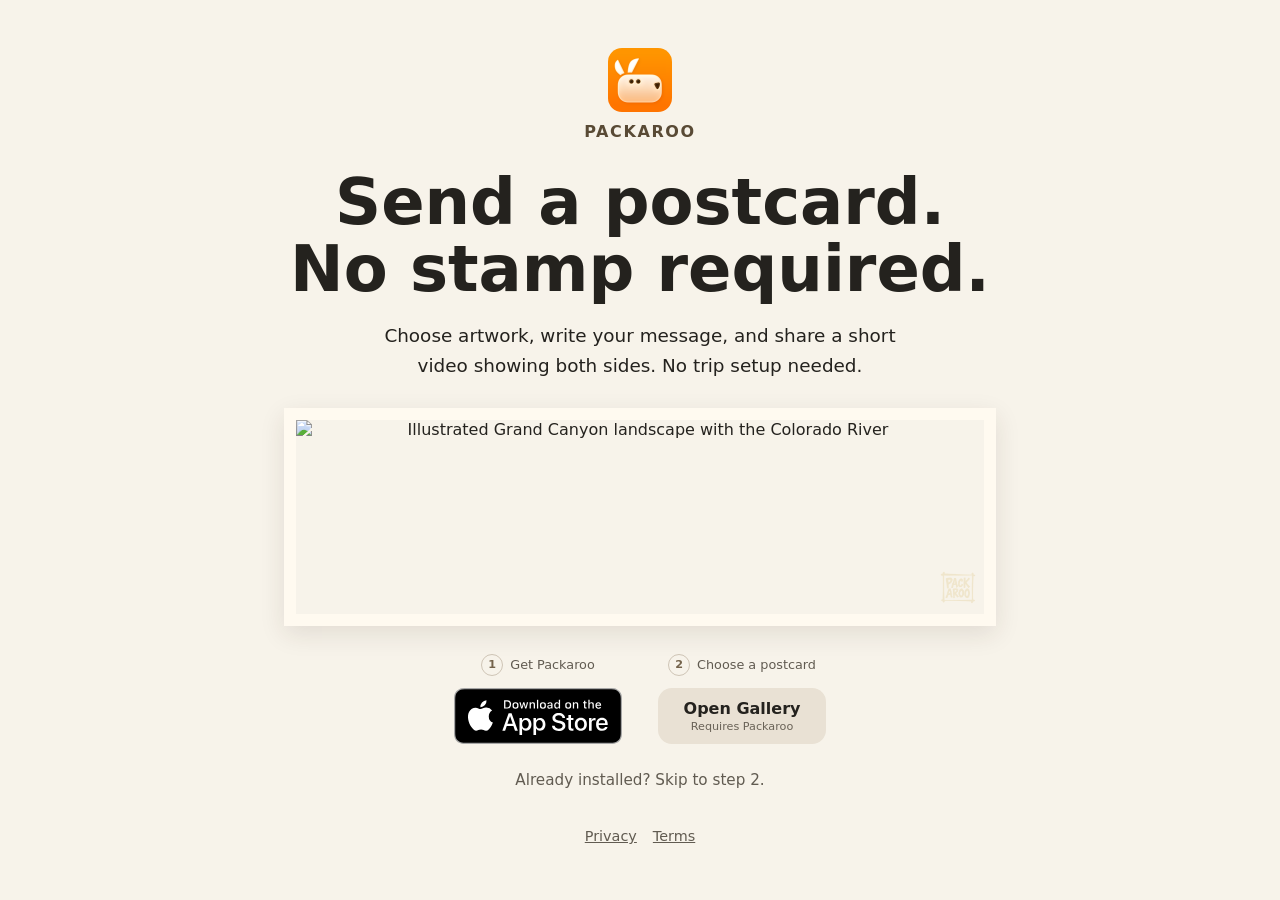
==== postcards/index.html @ 10a06dd3 "Add postcard landing page and universal link association" ====
<!doctype html>
<html lang="en">
<head>
  <meta charset="utf-8">
  <meta name="viewport" content="width=device-width, initial-scale=1">
  <meta name="description" content="Choose artwork, write a message, and share a digital postcard with Packaroo. No stamp required.">
  <meta name="apple-itunes-app" content="app-id=1480958178, app-argument=https://packaroo.app/postcards/">
  <title>Send a postcard · Packaroo</title>
  <style>
    :root { color-scheme: light; font-family: system-ui, sans-serif; color: #24221e; background: #f7f3ea; }
    * { box-sizing: border-box; }
    body { margin: 0; }
    main { max-width: 760px; margin: auto; padding: 48px 24px; text-align: center; }
    .app-icon { display: block; width: 64px; height: 64px; border-radius: 14px; margin: 0 auto 10px; }
    .brand { color: #594a35; font-weight: 800; letter-spacing: .1em; text-decoration: none; }
    h1 { font-size: clamp(2.3rem, 7vw, 4rem); line-height: 1.05; margin: 28px 0 18px; }
    p { font-size: 1.15rem; line-height: 1.6; max-width: 560px; margin: 16px auto; }
    .cover { position: relative; margin: 28px 0; border: 12px solid #fffaf0; box-shadow: 0 8px 24px #3928171c; }
    .art { width: 100%; height: auto; display: block; }
    .artist-mark { position: absolute; right: 8px; bottom: 8px; width: 36px; height: 36px; background: rgb(91.4% 85.1% 68.6%); opacity: .5; pointer-events: none; -webkit-mask: url('./packaroo-artist-mark.png') center / contain no-repeat; mask: url('./packaroo-artist-mark.png') center / contain no-repeat; }
    .actions { display: flex; justify-content: center; align-items: center; flex-wrap: wrap; gap: 20px; margin: 24px 0; }
    .action-step { display: flex; flex-direction: column; align-items: center; gap: 12px; width: 184px; }
    .step-label { display: flex; align-items: center; gap: 7px; font-size: .8rem; font-weight: 500; color: #615b51; }
    .step-number { display: inline-flex; align-items: center; justify-content: center; width: 22px; height: 22px; border: 1px solid #cfc5b6; border-radius: 50%; font-size: .7rem; font-weight: 600; color: #74634b; }
    .button { padding: 16px 24px; border-radius: 14px; background: #a43b05; color: white; text-decoration: none; font-weight: 700; }
    .app-store-badge { display: inline-flex; border-radius: 8px; }
    .app-store-badge img { display: block; height: 56px; width: auto; }
    .secondary { display: inline-flex; flex-direction: column; justify-content: center; height: 56px; min-width: 168px; padding: 0 24px; background: #e9e1d4; color: #24221e; }
    .button-subtitle { display: block; margin-top: 2px; font-size: .7rem; line-height: 1.2; font-weight: 400; color: #696257; }
    a:focus-visible { outline: 3px solid #1764aa; outline-offset: 5px; }
    .help { font-size: .95rem; color: #615b51; }
    footer { margin-top: 36px; font-size: .9rem; } footer a { color: #615b51; margin: 0 8px; }
  </style>
</head>
<body>
<main>
  <a class="brand" href="/"><img class="app-icon" src="./packaroo-icon.png" alt="" width="64" height="64">PACKAROO</a>
  <h1>Send a postcard.<br>No stamp required.</h1>
  <p>Choose artwork, write your message, and share a short video showing both sides. No trip setup needed.</p>
  <div class="cover">
    <img class="art" src="https://packaroo.s3.us-east-1.amazonaws.com/Grand%20Canyon.png" alt="Illustrated Grand Canyon landscape with the Colorado River" width="1280" height="360">
    <span class="artist-mark" aria-hidden="true"></span>
  </div>
  <div class="actions">
    <div class="action-step">
      <span class="step-label"><span class="step-number">1</span> Get Packaroo</span>
    <a class="app-store-badge" href="https://apps.apple.com/app/packaroo-packing-lists/id1480958178" aria-label="Download Packaroo on the App Store">
      <img src="/App_Store_Badge_Black.svg" alt="Download on the App Store" width="156" height="52">
    </a>
    </div>
    <div class="action-step">
      <span class="step-label"><span class="step-number">2</span> Choose a postcard</span>
    <a class="button secondary" href="packaroo://postcards">Open Gallery<span class="button-subtitle">Requires Packaroo</span></a>
    </div>
  </div>
  <p class="help">Already installed? Skip to step 2.</p>
  <footer><a href="/privacy">Privacy</a><a href="/terms">Terms</a></footer>
</main>
</body>
</html>
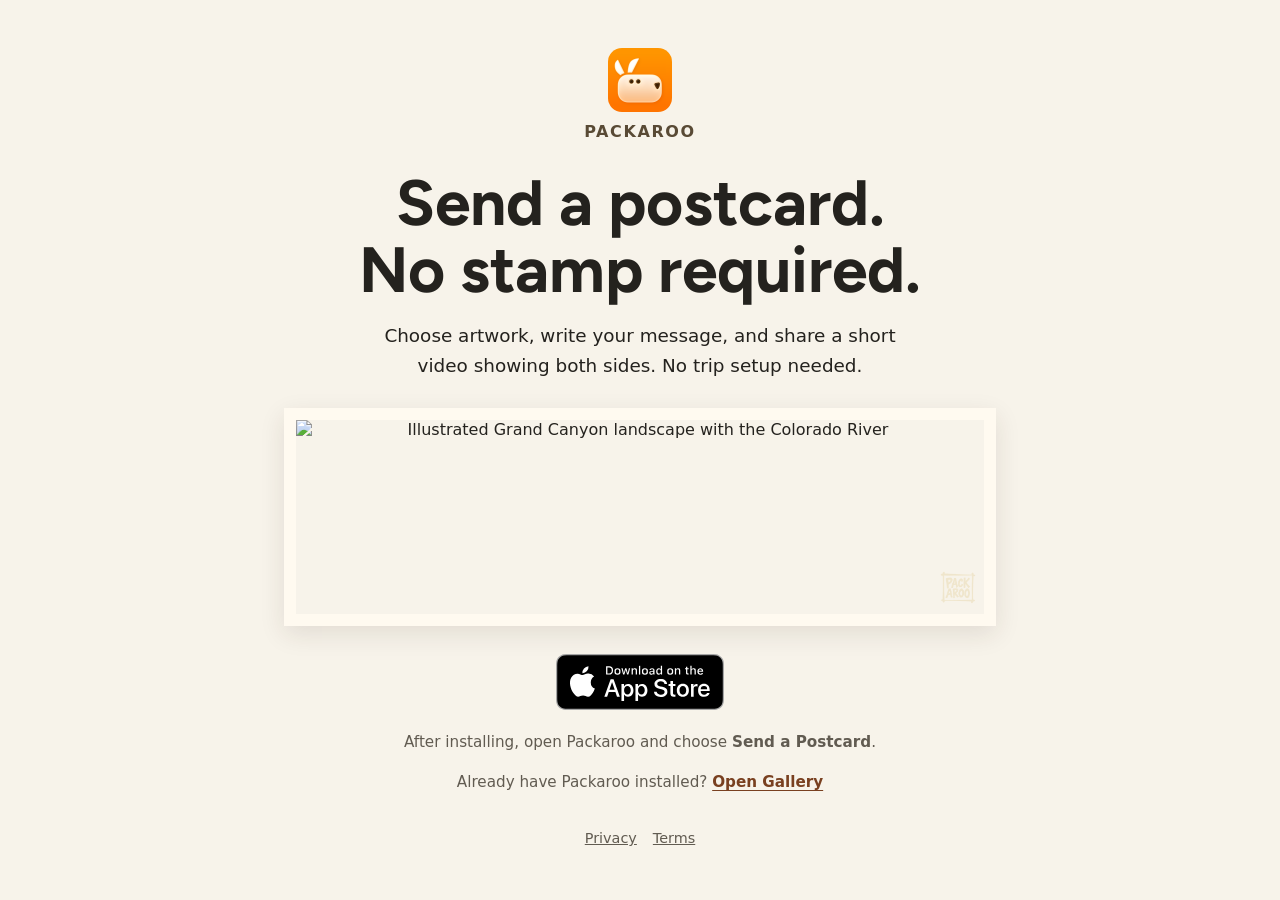
==== commit f5647fb4: "Use universal links with a helpful postcard browser fallback" ====
--- a/postcards/index.html
+++ b/postcards/index.html
@@ -7,26 +7,22 @@
   <meta name="apple-itunes-app" content="app-id=1480958178, app-argument=https://packaroo.app/postcards/">
   <title>Send a postcard · Packaroo</title>
   <style>
+    @font-face { font-family: 'Figtree'; src: url('./Figtree-Bold.ttf') format('truetype'); font-style: normal; font-weight: 700; font-display: swap; }
     :root { color-scheme: light; font-family: system-ui, sans-serif; color: #24221e; background: #f7f3ea; }
     * { box-sizing: border-box; }
     body { margin: 0; }
     main { max-width: 760px; margin: auto; padding: 48px 24px; text-align: center; }
     .app-icon { display: block; width: 64px; height: 64px; border-radius: 14px; margin: 0 auto 10px; }
     .brand { color: #594a35; font-weight: 800; letter-spacing: .1em; text-decoration: none; }
-    h1 { font-size: clamp(2.3rem, 7vw, 4rem); line-height: 1.05; margin: 28px 0 18px; }
+    h1 { font-family: 'Figtree', system-ui, sans-serif; font-weight: 700; font-size: clamp(2.3rem, 7vw, 4rem); line-height: 1.05; margin: 28px 0 18px; }
     p { font-size: 1.15rem; line-height: 1.6; max-width: 560px; margin: 16px auto; }
     .cover { position: relative; margin: 28px 0; border: 12px solid #fffaf0; box-shadow: 0 8px 24px #3928171c; }
     .art { width: 100%; height: auto; display: block; }
     .artist-mark { position: absolute; right: 8px; bottom: 8px; width: 36px; height: 36px; background: rgb(91.4% 85.1% 68.6%); opacity: .5; pointer-events: none; -webkit-mask: url('./packaroo-artist-mark.png') center / contain no-repeat; mask: url('./packaroo-artist-mark.png') center / contain no-repeat; }
-    .actions { display: flex; justify-content: center; align-items: center; flex-wrap: wrap; gap: 20px; margin: 24px 0; }
-    .action-step { display: flex; flex-direction: column; align-items: center; gap: 12px; width: 184px; }
-    .step-label { display: flex; align-items: center; gap: 7px; font-size: .8rem; font-weight: 500; color: #615b51; }
-    .step-number { display: inline-flex; align-items: center; justify-content: center; width: 22px; height: 22px; border: 1px solid #cfc5b6; border-radius: 50%; font-size: .7rem; font-weight: 600; color: #74634b; }
-    .button { padding: 16px 24px; border-radius: 14px; background: #a43b05; color: white; text-decoration: none; font-weight: 700; }
+    .actions { margin: 24px 0; }
     .app-store-badge { display: inline-flex; border-radius: 8px; }
     .app-store-badge img { display: block; height: 56px; width: auto; }
-    .secondary { display: inline-flex; flex-direction: column; justify-content: center; height: 56px; min-width: 168px; padding: 0 24px; background: #e9e1d4; color: #24221e; }
-    .button-subtitle { display: block; margin-top: 2px; font-size: .7rem; line-height: 1.2; font-weight: 400; color: #696257; }
+    .help a { color: #794020; font-weight: 600; text-underline-offset: 3px; }
     a:focus-visible { outline: 3px solid #1764aa; outline-offset: 5px; }
     .help { font-size: .95rem; color: #615b51; }
     footer { margin-top: 36px; font-size: .9rem; } footer a { color: #615b51; margin: 0 8px; }
@@ -42,18 +38,17 @@
     <span class="artist-mark" aria-hidden="true"></span>
   </div>
   <div class="actions">
-    <div class="action-step">
-      <span class="step-label"><span class="step-number">1</span> Get Packaroo</span>
     <a class="app-store-badge" href="https://apps.apple.com/app/packaroo-packing-lists/id1480958178" aria-label="Download Packaroo on the App Store">
       <img src="/App_Store_Badge_Black.svg" alt="Download on the App Store" width="156" height="52">
     </a>
-    </div>
-    <div class="action-step">
-      <span class="step-label"><span class="step-number">2</span> Choose a postcard</span>
-    <a class="button secondary" href="packaroo://postcards">Open Gallery<span class="button-subtitle">Requires Packaroo</span></a>
-    </div>
+    <p class="help">After installing, open Packaroo and choose <strong>Send a Postcard</strong>.</p>
+    <p class="help">Already have Packaroo installed? <a href="https://links.packaroo.app/postcards/">Open Gallery</a></p>
   </div>
-  <p class="help">Already installed? Skip to step 2.</p>
+  <script>
+    if (new URLSearchParams(window.location.search).get('open') === 'gallery') {
+      document.querySelector('.help:last-child').textContent = 'Already installed? Open Packaroo on your device. If needed, update it from the App Store.';
+    }
+  </script>
   <footer><a href="/privacy">Privacy</a><a href="/terms">Terms</a></footer>
 </main>
 </body>
